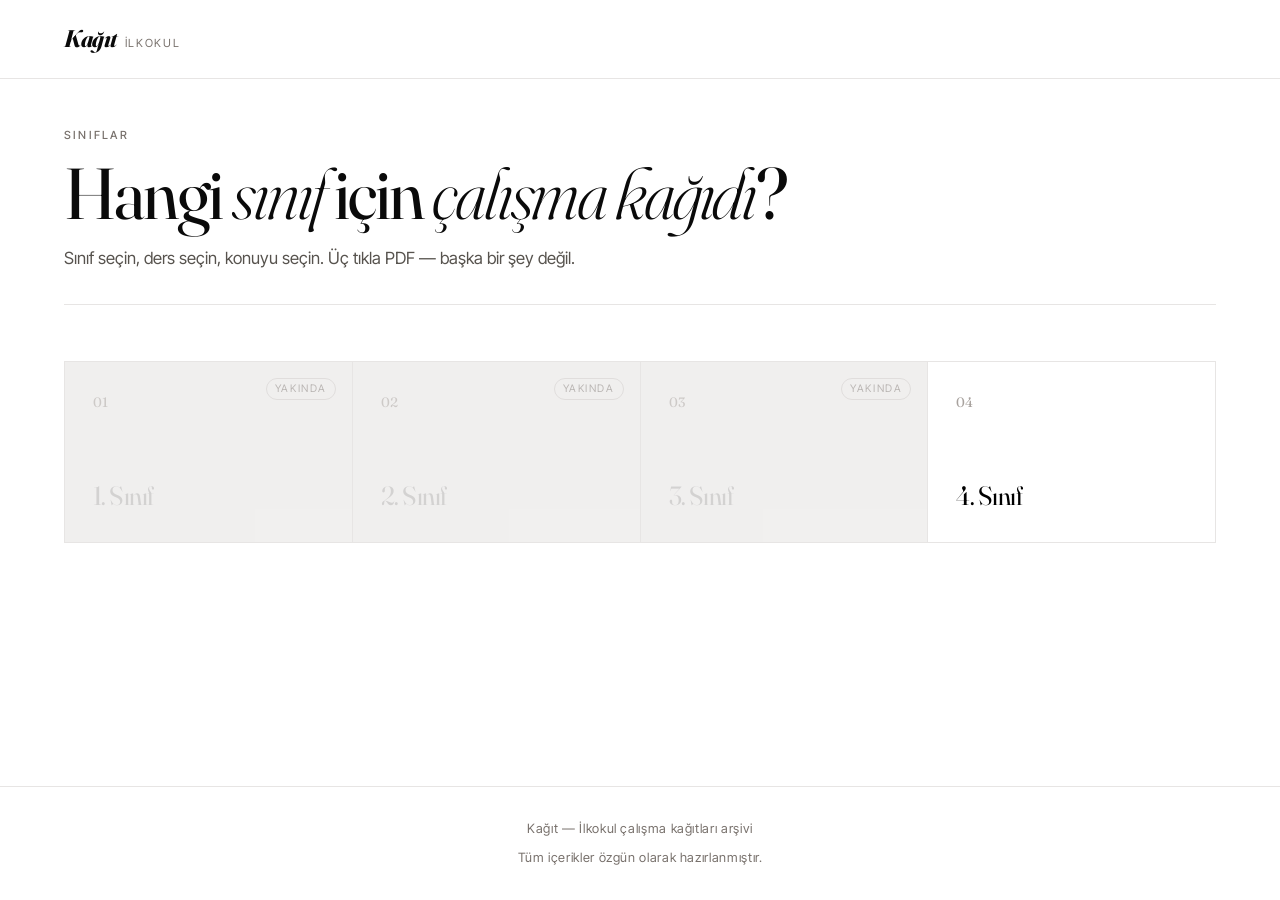
==== ders.html @ 5bc9be11 "ilk yükleme" ====
<!DOCTYPE html>
<html lang="tr">
<head>
  <meta charset="UTF-8">
  <meta name="viewport" content="width=device-width, initial-scale=1.0">
  <meta name="theme-color" content="#0a0a0a">
  <link rel="manifest" href="manifest.json">
  <link rel="icon" type="image/svg+xml" href="icons/favicon.svg">
  <title>Ders — Kağıt</title>
  <link rel="stylesheet" href="css/stil.css">
</head>
<body>
  <header class="ust-bar">
    <div class="ust-bar-icerik">
      <a href="index.html" class="logo">Kağıt<span class="logo-alt">İlkokul</span></a>
    </div>
  </header>

  <main class="ana">
    <a href="index.html" class="geri" id="geri-link">Derslere dön</a>

    <div class="sayfa-baslik">
      <div class="kucuk-etiket" id="sayfa-etiket">Konular</div>
      <h1 class="buyuk-baslik" id="sayfa-baslik"><em>Yükleniyor…</em></h1>
      <p class="alt-baslik" id="sayfa-alt-baslik"></p>
    </div>

    <div class="kart-grid kolon-3" id="kart-kapsayici">
      <div class="yukleniyor">Yükleniyor…</div>
    </div>
  </main>

  <footer class="alt-bilgi">
    <div class="alt-bilgi-icerik">
      <p>Kağıt — İlkokul çalışma kağıtları arşivi</p>
    </div>
  </footer>

  <script src="js/uygulama.js"></script>
  <script>dersSayfasiniYukle();</script>
</body>
</html>
---- css/stil.css ----
/* === KAĞIT - Stil Dosyası === */
/* Editorial, refined, siyah-beyaz */

@import url('https://fonts.googleapis.com/css2?family=Fraunces:opsz,wght@9..144,300;9..144,400;9..144,500;9..144,600;9..144,700;9..144,800&family=Inter+Tight:wght@300;400;500;600;700&display=swap');

:root {
  --siyah: #0a0a0a;
  --beyaz: #ffffff;
  --gri-100: #f5f5f4;
  --gri-200: #e7e5e4;
  --gri-300: #d6d3d1;
  --gri-400: #a8a29e;
  --gri-500: #78716c;
  --gri-600: #57534e;
  --gri-700: #44403c;
  --gri-800: #292524;
  --gri-900: #1c1917;

  --font-baslik: 'Fraunces', Georgia, serif;
  --font-govde: 'Inter Tight', -apple-system, sans-serif;

  --gecis: 0.4s cubic-bezier(0.16, 1, 0.3, 1);
  --gecis-hizli: 0.2s ease-out;
}

* {
  margin: 0;
  padding: 0;
  box-sizing: border-box;
}

html {
  -webkit-font-smoothing: antialiased;
  -moz-osx-font-smoothing: grayscale;
}

body {
  font-family: var(--font-govde);
  background: var(--beyaz);
  color: var(--siyah);
  line-height: 1.6;
  min-height: 100vh;
  display: flex;
  flex-direction: column;
}

a {
  color: inherit;
  text-decoration: none;
}

button {
  font-family: inherit;
  cursor: pointer;
  border: none;
  background: none;
}

/* === Üst Bar === */
.ust-bar {
  border-bottom: 1px solid var(--gri-200);
  padding: 1.25rem 0;
  position: sticky;
  top: 0;
  background: rgba(255, 255, 255, 0.85);
  backdrop-filter: blur(12px);
  -webkit-backdrop-filter: blur(12px);
  z-index: 100;
}

.ust-bar-icerik {
  max-width: 1200px;
  margin: 0 auto;
  padding: 0 1.5rem;
  display: flex;
  align-items: center;
  justify-content: space-between;
}

.logo {
  font-family: var(--font-baslik);
  font-weight: 700;
  font-size: 1.5rem;
  font-style: italic;
  letter-spacing: -0.02em;
  font-variation-settings: 'opsz' 144;
}

.logo-alt {
  font-family: var(--font-govde);
  font-size: 0.7rem;
  font-weight: 400;
  letter-spacing: 0.15em;
  text-transform: uppercase;
  color: var(--gri-500);
  margin-left: 0.5rem;
  font-style: normal;
}

/* === Ana Bölüm === */
.ana {
  flex: 1;
  max-width: 1200px;
  margin: 0 auto;
  width: 100%;
  padding: 3rem 1.5rem 4rem;
}

/* === Geri Butonu === */
.geri {
  display: inline-flex;
  align-items: center;
  gap: 0.5rem;
  font-size: 0.875rem;
  color: var(--gri-500);
  margin-bottom: 2rem;
  transition: color var(--gecis-hizli);
}

.geri:hover {
  color: var(--siyah);
}

.geri::before {
  content: '←';
  font-size: 1rem;
}

/* === Sayfa Başlığı === */
.sayfa-baslik {
  margin-bottom: 3.5rem;
  padding-bottom: 2rem;
  border-bottom: 1px solid var(--gri-200);
}

.kucuk-etiket {
  font-size: 0.7rem;
  font-weight: 500;
  letter-spacing: 0.2em;
  text-transform: uppercase;
  color: var(--gri-500);
  margin-bottom: 0.75rem;
}

.buyuk-baslik {
  font-family: var(--font-baslik);
  font-size: clamp(2.5rem, 6vw, 4.5rem);
  font-weight: 400;
  line-height: 1;
  letter-spacing: -0.03em;
  font-variation-settings: 'opsz' 144;
}

.buyuk-baslik em {
  font-style: italic;
  font-weight: 300;
}

.alt-baslik {
  margin-top: 1rem;
  font-size: 1.05rem;
  color: var(--gri-600);
  max-width: 600px;
}

/* === Kartlar Grid === */
.kart-grid {
  display: grid;
  gap: 1px;
  background: var(--gri-200);
  border: 1px solid var(--gri-200);
}

.kart-grid.kolon-2 {
  grid-template-columns: repeat(2, 1fr);
}

.kart-grid.kolon-3 {
  grid-template-columns: repeat(3, 1fr);
}

.kart-grid.kolon-4 {
  grid-template-columns: repeat(4, 1fr);
}

@media (max-width: 768px) {
  .kart-grid.kolon-3,
  .kart-grid.kolon-4 {
    grid-template-columns: repeat(2, 1fr);
  }
}

@media (max-width: 480px) {
  .kart-grid.kolon-2,
  .kart-grid.kolon-3,
  .kart-grid.kolon-4 {
    grid-template-columns: 1fr;
  }
}

/* === Tek Kart === */
.kart {
  background: var(--beyaz);
  padding: 2rem 1.75rem;
  display: flex;
  flex-direction: column;
  justify-content: space-between;
  min-height: 180px;
  position: relative;
  transition: background var(--gecis-hizli);
  cursor: pointer;
  text-align: left;
  width: 100%;
}

.kart:hover:not(.kart-pasif) {
  background: var(--siyah);
  color: var(--beyaz);
}

.kart-numara {
  font-family: var(--font-baslik);
  font-size: 0.85rem;
  color: var(--gri-400);
  font-variant-numeric: tabular-nums;
}

.kart:hover:not(.kart-pasif) .kart-numara {
  color: var(--gri-500);
}

.kart-baslik {
  font-family: var(--font-baslik);
  font-size: 1.65rem;
  font-weight: 400;
  letter-spacing: -0.02em;
  line-height: 1.1;
  margin-top: auto;
  font-variation-settings: 'opsz' 144;
}

.kart-aciklama {
  font-size: 0.85rem;
  color: var(--gri-500);
  margin-top: 0.5rem;
  line-height: 1.4;
}

.kart:hover:not(.kart-pasif) .kart-aciklama {
  color: var(--gri-400);
}

.kart-pasif {
  cursor: not-allowed;
  opacity: 0.4;
}

.kart-pasif::after {
  content: 'Yakında';
  position: absolute;
  top: 1rem;
  right: 1rem;
  font-size: 0.65rem;
  letter-spacing: 0.15em;
  text-transform: uppercase;
  color: var(--gri-500);
  border: 1px solid var(--gri-300);
  padding: 0.2rem 0.5rem;
  border-radius: 999px;
}

/* === PDF Kart (Konu sayfası) === */
.pdf-kart {
  background: var(--beyaz);
  padding: 1.75rem;
  display: flex;
  flex-direction: column;
  gap: 1rem;
  min-height: 200px;
  text-align: left;
  width: 100%;
  transition: background var(--gecis-hizli);
}

.pdf-kart:hover {
  background: var(--gri-100);
}

.pdf-ust {
  display: flex;
  justify-content: space-between;
  align-items: flex-start;
}

.pdf-numara {
  font-family: var(--font-baslik);
  font-size: 2rem;
  font-weight: 300;
  font-style: italic;
  font-variation-settings: 'opsz' 144;
  color: var(--siyah);
  line-height: 1;
}

.pdf-soru-sayi {
  font-size: 0.7rem;
  letter-spacing: 0.15em;
  text-transform: uppercase;
  color: var(--gri-500);
  border: 1px solid var(--gri-300);
  padding: 0.25rem 0.6rem;
  border-radius: 999px;
}

.pdf-baslik {
  font-family: var(--font-baslik);
  font-size: 1.15rem;
  font-weight: 500;
  line-height: 1.3;
  letter-spacing: -0.01em;
  margin-top: auto;
}

.pdf-indir {
  margin-top: 0.5rem;
  display: inline-flex;
  align-items: center;
  gap: 0.5rem;
  font-size: 0.85rem;
  font-weight: 500;
  color: var(--siyah);
  border-top: 1px solid var(--gri-200);
  padding-top: 1rem;
  transition: gap var(--gecis-hizli);
}

.pdf-indir::after {
  content: '↓';
  font-size: 1rem;
  transition: transform var(--gecis-hizli);
}

.pdf-kart:hover .pdf-indir {
  gap: 0.75rem;
}

.pdf-kart:hover .pdf-indir::after {
  transform: translateY(2px);
}

/* === Boş Durum === */
.bos-durum {
  text-align: center;
  padding: 5rem 2rem;
  color: var(--gri-500);
}

.bos-durum-baslik {
  font-family: var(--font-baslik);
  font-size: 1.5rem;
  color: var(--siyah);
  margin-bottom: 0.5rem;
  font-style: italic;
}

/* === Alt Bilgi === */
.alt-bilgi {
  border-top: 1px solid var(--gri-200);
  padding: 2rem 1.5rem;
  text-align: center;
  font-size: 0.8rem;
  color: var(--gri-500);
  letter-spacing: 0.05em;
}

.alt-bilgi-icerik {
  max-width: 1200px;
  margin: 0 auto;
}

.alt-bilgi p + p {
  margin-top: 0.5rem;
}

/* === Yükleniyor === */
.yukleniyor {
  text-align: center;
  padding: 4rem 2rem;
  color: var(--gri-400);
  font-style: italic;
  font-family: var(--font-baslik);
}

/* === Animasyonlar === */
@keyframes yumusak-giris {
  from {
    opacity: 0;
    transform: translateY(8px);
  }
  to {
    opacity: 1;
    transform: translateY(0);
  }
}

.kart, .pdf-kart {
  animation: yumusak-giris 0.5s cubic-bezier(0.16, 1, 0.3, 1) backwards;
}

.kart:nth-child(1), .pdf-kart:nth-child(1) { animation-delay: 0.05s; }
.kart:nth-child(2), .pdf-kart:nth-child(2) { animation-delay: 0.1s; }
.kart:nth-child(3), .pdf-kart:nth-child(3) { animation-delay: 0.15s; }
.kart:nth-child(4), .pdf-kart:nth-child(4) { animation-delay: 0.2s; }
.kart:nth-child(5), .pdf-kart:nth-child(5) { animation-delay: 0.25s; }
.kart:nth-child(6), .pdf-kart:nth-child(6) { animation-delay: 0.3s; }

/* === Mobil === */
@media (max-width: 768px) {
  .ana {
    padding: 2rem 1.25rem 3rem;
  }

  .sayfa-baslik {
    margin-bottom: 2.5rem;
    padding-bottom: 1.5rem;
  }

  .kart {
    padding: 1.5rem 1.25rem;
    min-height: 140px;
  }

  .kart-baslik {
    font-size: 1.35rem;
  }

  .pdf-kart {
    padding: 1.25rem;
    min-height: auto;
  }
}
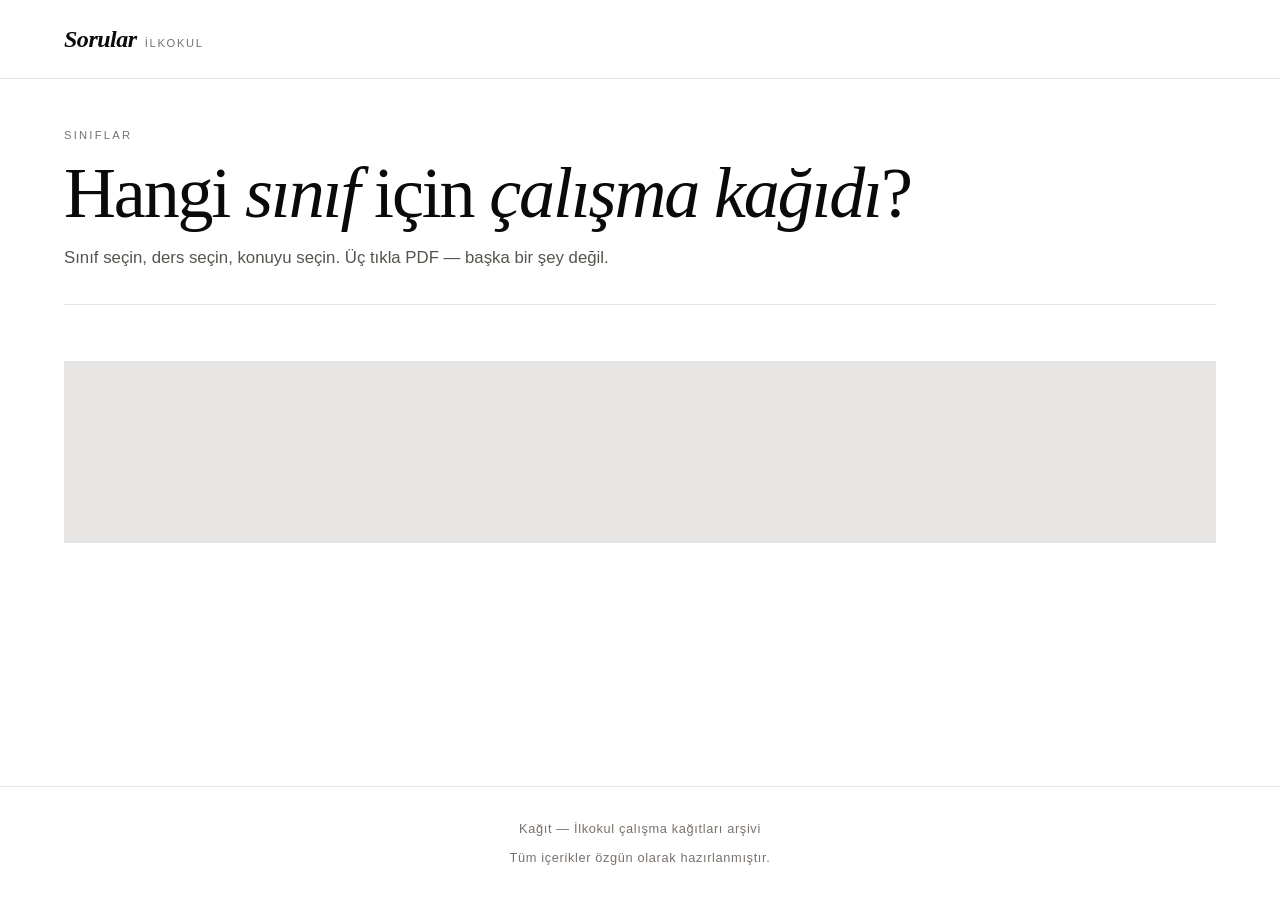
==== commit 64484790: "logo değiştirildi" ====
--- a/ders.html
+++ b/ders.html
@@ -12,7 +12,7 @@
 <body>
   <header class="ust-bar">
     <div class="ust-bar-icerik">
-      <a href="index.html" class="logo">Kağıt<span class="logo-alt">İlkokul</span></a>
+      <a href="index.html" class="logo">Sorular<span class="logo-alt">İlkokul</span></a>
     </div>
   </header>
 
